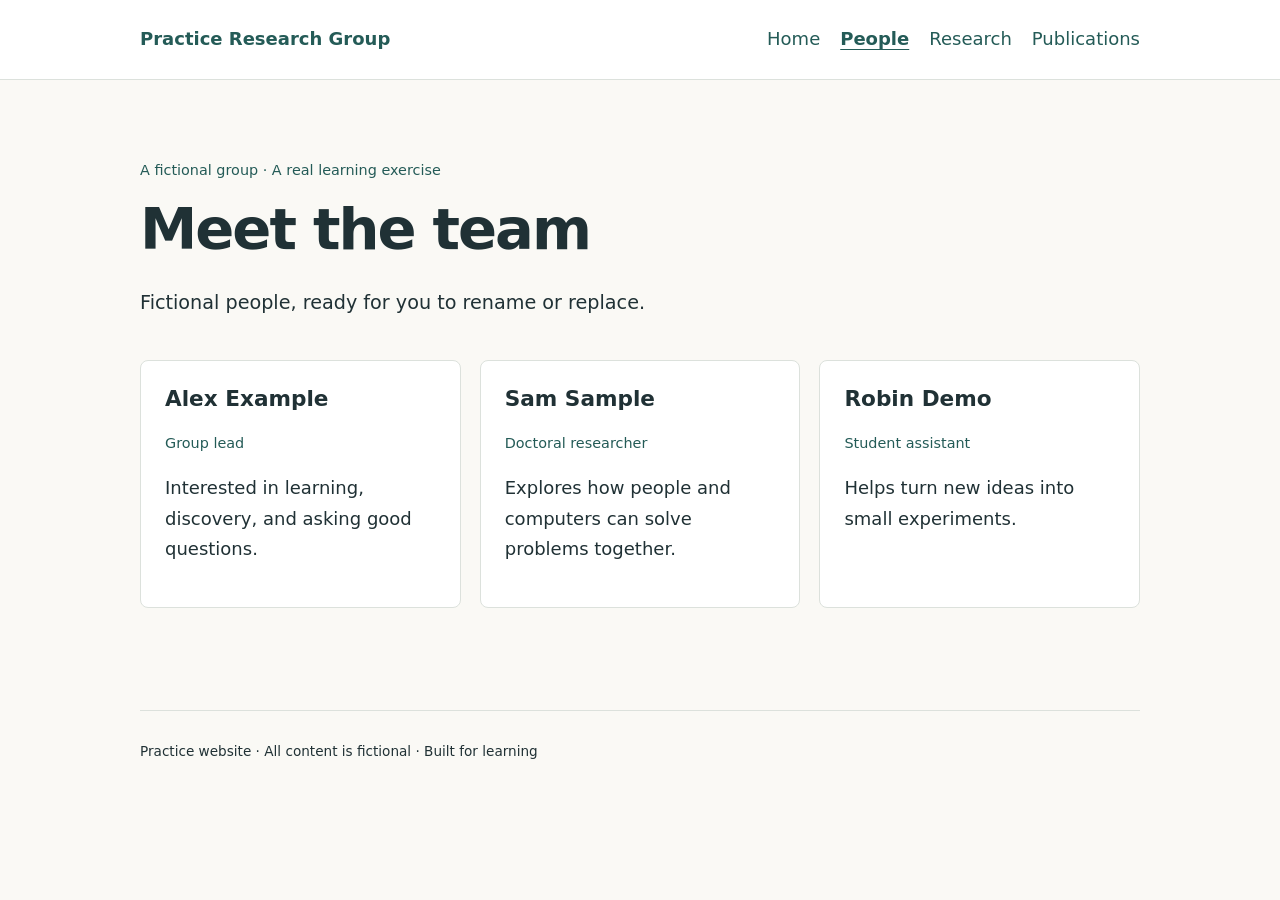
==== people.html @ 3fd9fb99 "Add practice research group website" ====
<!doctype html>
<html lang="en">
<head>
  <meta charset="utf-8">
  <meta name="viewport" content="width=device-width, initial-scale=1">
  <meta name="description" content="A fictional research group website for practising GitHub editing.">
  <title>People · Practice Research Group</title>
  <link rel="stylesheet" href="style.css">
</head>
<body>
<a class="skip-link" href="#main">Skip to content</a>
<header><div class="shell"><a class="brand" href="index.html">Practice Research Group</a><nav aria-label="Main navigation"><a href="index.html">Home</a>
<a href="people.html" aria-current="page">People</a>
<a href="research.html">Research</a>
<a href="publications.html">Publications</a></nav></div></header>
<main id="main" class="shell"><p class="eyebrow">A fictional group · A real learning exercise</p><h1>Meet the team</h1><p class="intro">Fictional people, ready for you to rename or replace.</p><!-- EDIT: Copy an article to add another person. --><div class="cards"><article><h2>Alex Example</h2><p class="label">Group lead</p><p>Interested in learning, discovery, and asking good questions.</p></article><article><h2>Sam Sample</h2><p class="label">Doctoral researcher</p><p>Explores how people and computers can solve problems together.</p></article><article><h2>Robin Demo</h2><p class="label">Student assistant</p><p>Helps turn new ideas into small experiments.</p></article></div></main>
<footer class="shell"><p>Practice website · All content is fictional · Built for learning</p></footer>
</body>
</html>
---- style.css ----
/* EDIT: Change the accent colour below to try a new look. */
:root { --accent: #245b57; --ink: #203135; --paper: #faf9f5; }
* { box-sizing: border-box; }
body { margin: 0; background: var(--paper); color: var(--ink); font: 18px/1.7 system-ui, sans-serif; }
a { color: var(--accent); text-underline-offset: .2em; }
a:focus-visible { outline: 3px solid #a44617; outline-offset: 5px; }
.shell { width: min(100% - 3rem, 1000px); margin-inline: auto; }
header { background: white; border-bottom: 1px solid #dce1dc; padding: 1.5rem 0; }
header .shell { display: flex; align-items: center; justify-content: space-between; gap: 1rem; flex-wrap: wrap; }
.brand { font-weight: 750; text-decoration: none; }
nav { display: flex; gap: 1.25rem; flex-wrap: wrap; }
nav a { text-decoration: none; }
nav a[aria-current] { text-decoration: underline; font-weight: 700; }
main { padding-block: 4rem; min-height: 70vh; }
.eyebrow, .label { color: var(--accent); font-size: .9rem; }
h1 { font-size: clamp(2rem, 5vw, 3.6rem); line-height: 1.15; max-width: 850px; margin: .8rem 0 1.5rem; letter-spacing: -.035em; }
h2 { font-size: 1.35rem; line-height: 1.3; }
.intro { font-size: 1.2rem; max-width: 720px; }
section { max-width: 760px; margin-block: 2.5rem; }
.cards { display: grid; grid-template-columns: repeat(auto-fit, minmax(min(100%, 240px), 1fr)); gap: 1.2rem; margin-top: 2.5rem; }
article { padding: 1.5rem; background: white; border: 1px solid #dce1dc; border-radius: 8px; }
article h2 { margin-top: 0; }
.button { display: inline-block; background: var(--accent); color: white; padding: .65rem 1rem; border-radius: 5px; text-decoration: none; }
.publications { padding-left: 1.5rem; max-width: 760px; }
.publications li { padding-left: .5rem; margin-bottom: 1.8rem; }
footer { border-top: 1px solid #dce1dc; padding-block: 1rem; font-size: .85rem; }
.skip-link { position: absolute; top: -100px; background: white; padding: .5rem; }
.skip-link:focus { top: 0; }
@media (max-width: 600px) { main { padding-block: 2.5rem; } nav { gap: 1rem; } }
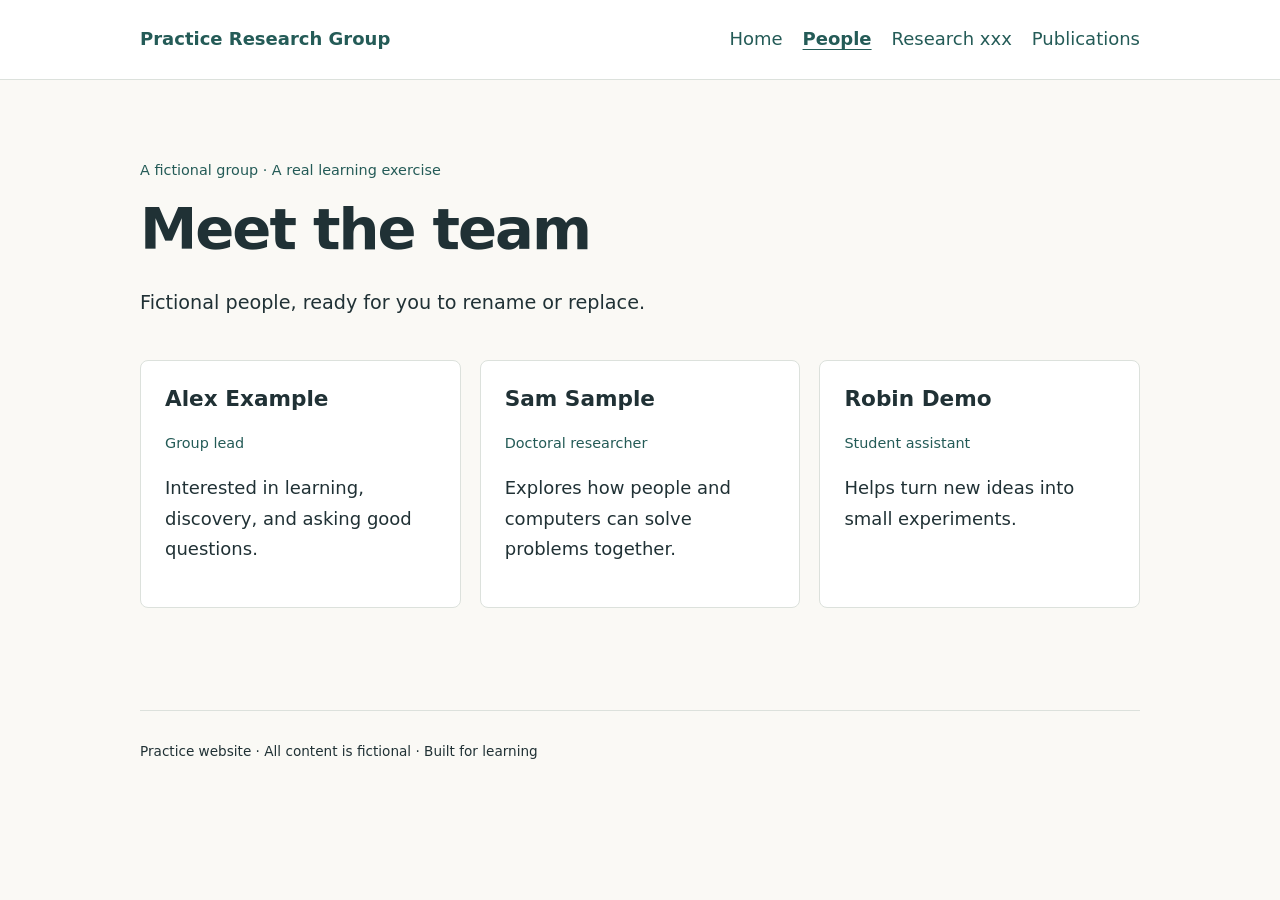
==== commit 6e10fc07: "Update Research link text in people.html" ====
--- a/people.html
+++ b/people.html
@@ -11,7 +11,7 @@
 <a class="skip-link" href="#main">Skip to content</a>
 <header><div class="shell"><a class="brand" href="index.html">Practice Research Group</a><nav aria-label="Main navigation"><a href="index.html">Home</a>
 <a href="people.html" aria-current="page">People</a>
-<a href="research.html">Research</a>
+<a href="research.html">Research xxx</a>
 <a href="publications.html">Publications</a></nav></div></header>
 <main id="main" class="shell"><p class="eyebrow">A fictional group · A real learning exercise</p><h1>Meet the team</h1><p class="intro">Fictional people, ready for you to rename or replace.</p><!-- EDIT: Copy an article to add another person. --><div class="cards"><article><h2>Alex Example</h2><p class="label">Group lead</p><p>Interested in learning, discovery, and asking good questions.</p></article><article><h2>Sam Sample</h2><p class="label">Doctoral researcher</p><p>Explores how people and computers can solve problems together.</p></article><article><h2>Robin Demo</h2><p class="label">Student assistant</p><p>Helps turn new ideas into small experiments.</p></article></div></main>
 <footer class="shell"><p>Practice website · All content is fictional · Built for learning</p></footer>
